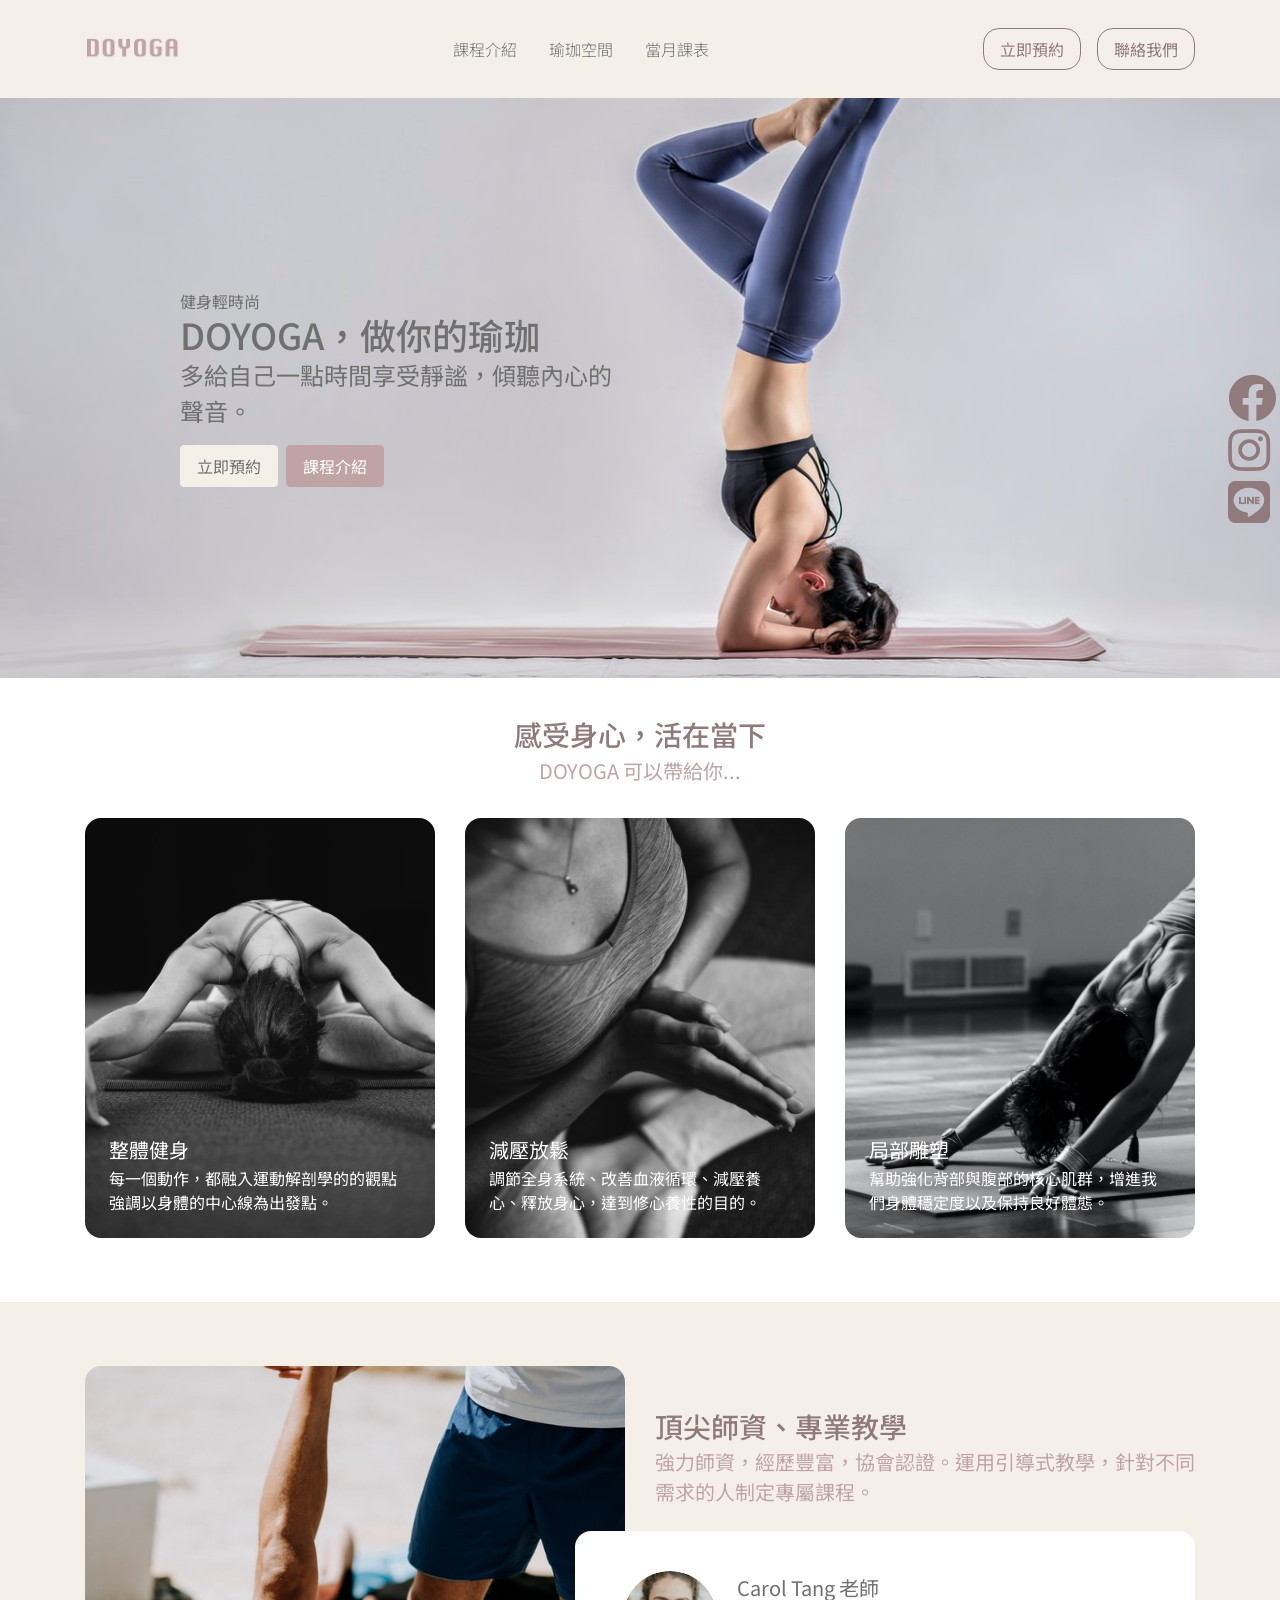
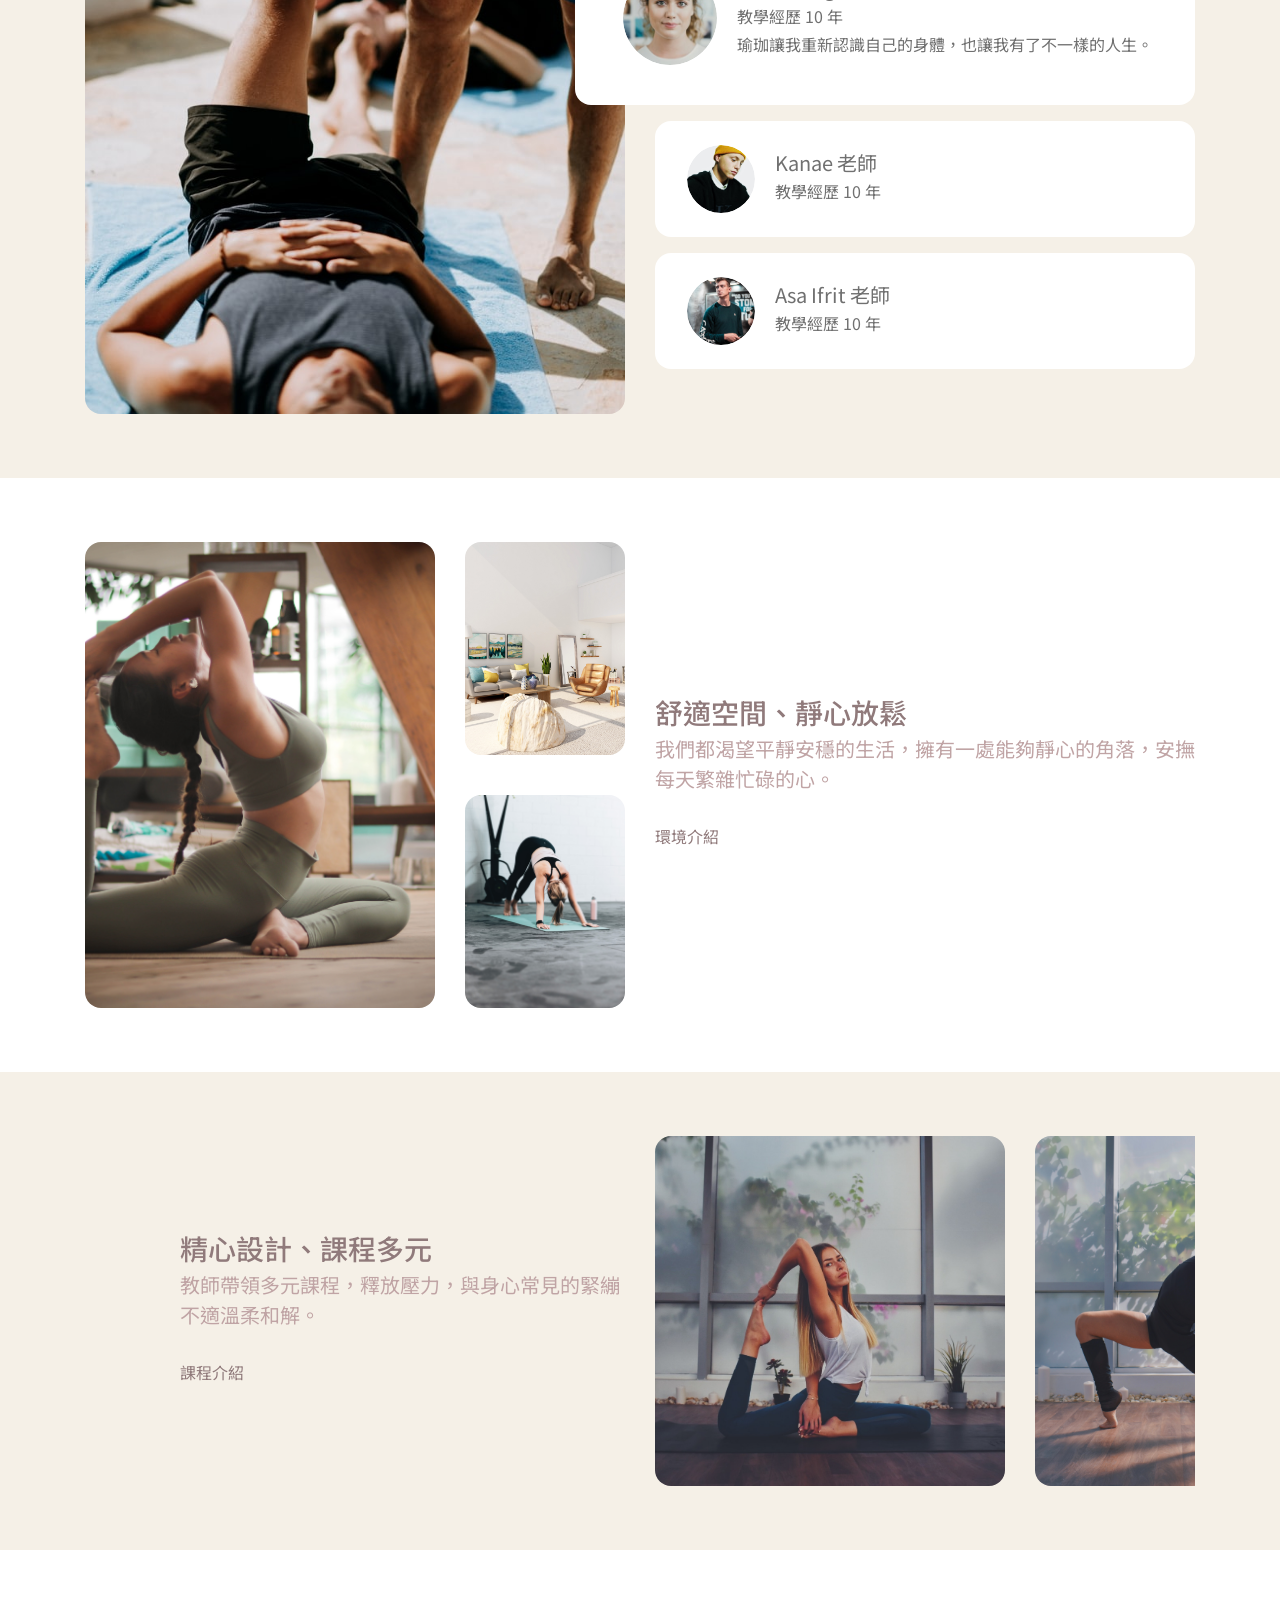
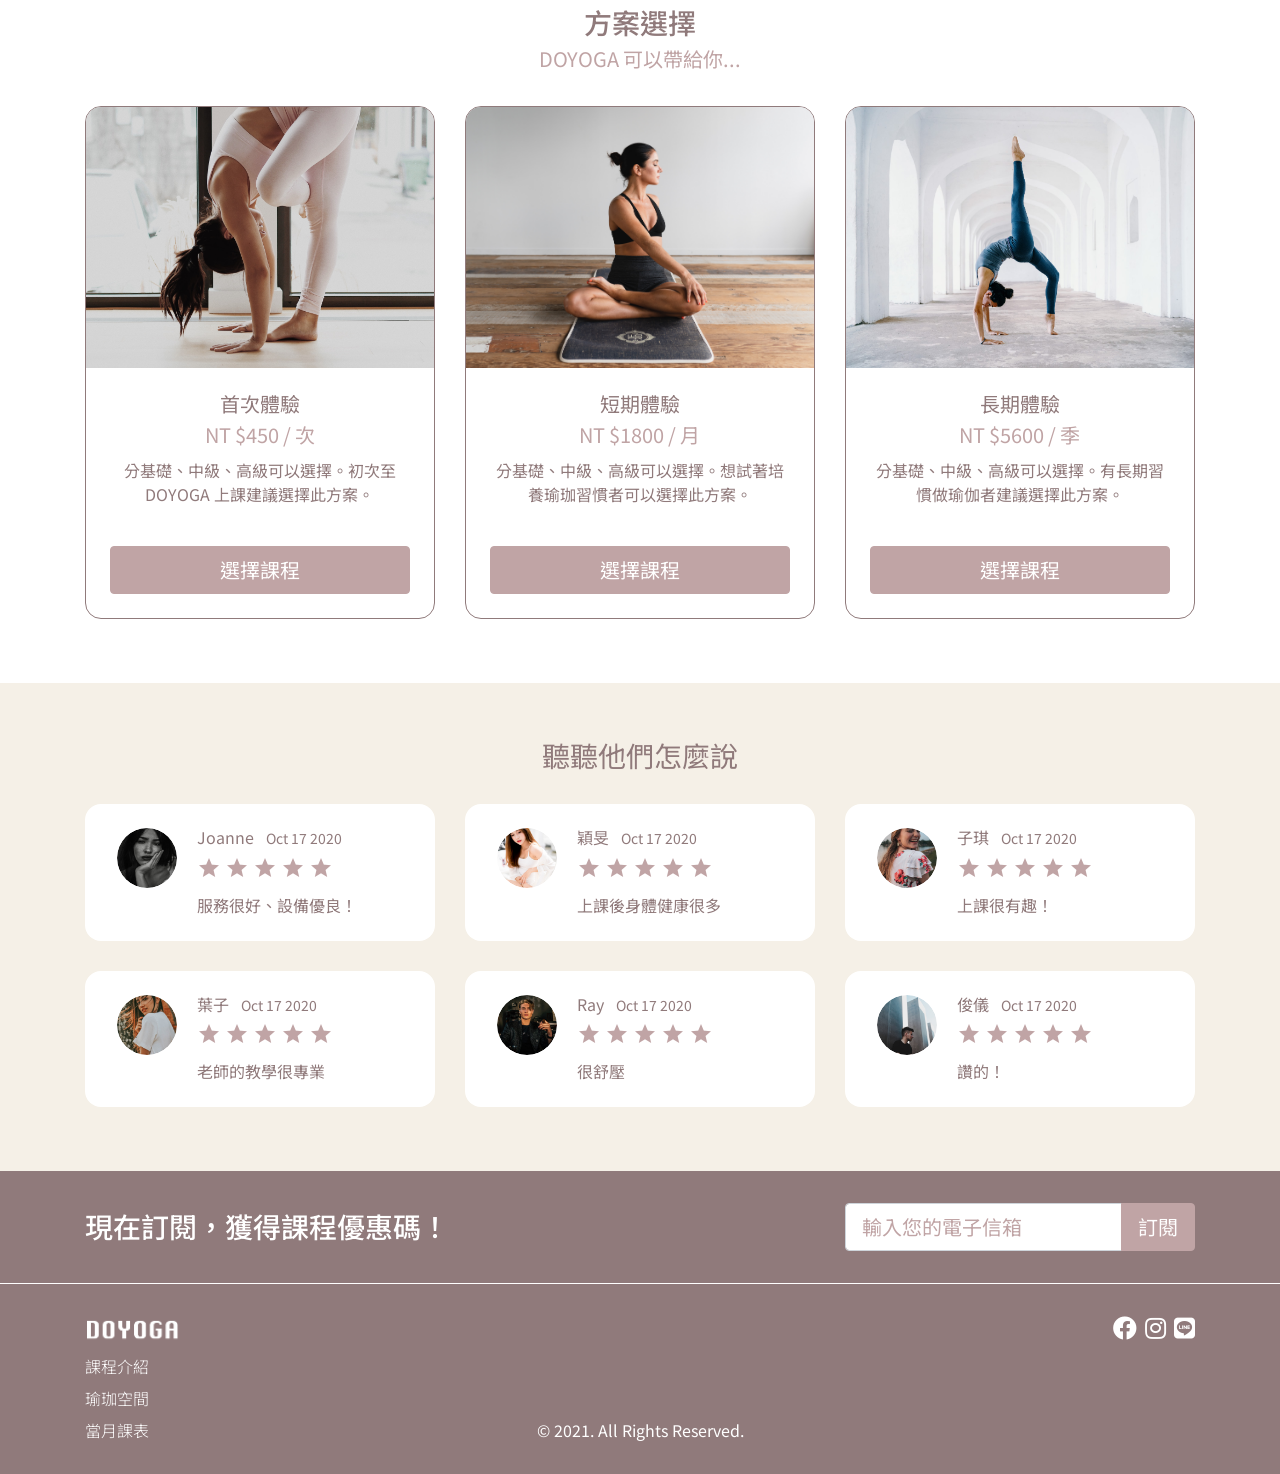
==== index.html @ 37b844f9 "Update 2021-09-05T11:07:54.244Z" ====
<!DOCTYPE html>
<html lang="en">

<head>
  <meta charset="UTF-8">
  <meta name="viewport" content="width=device-width, initial-scale=1.0 maximum-scale=1.0, user-scalable=no">
  <meta http-equiv="X-UA-Compatible" content="ie=edge">
  <title>DOYUGA - 首頁</title>
  <link rel="stylesheet" href="./assets/style/all.min.css">
  <link href="https://fonts.googleapis.com/css2?family=Material+Icons" rel="stylesheet">
  <link rel="stylesheet" href="https://cdnjs.cloudflare.com/ajax/libs/font-awesome/5.15.3/css/all.min.css">
  <link rel="stylesheet" href="https://unpkg.com/swiper/swiper-bundle.min.css" />
</head>

<body>
  
  <header class="navbar navbar-expand-xl bg-secondary py-6 py-md-7 sticky-top">
    <div class="container">
      <a href="/">
        <img src="assets/images/DOYOGA-logo.png" class="h-30p object-fit-cover" alt="logo" />
      </a>
      <button
        class="navbar-toggler p-0"
        type="button"
        data-bs-toggle="collapse"
        data-bs-target="#navbarContent"
        aria-controls="navbarContent"
        aria-expanded="false"
        aria-label="Toggle navigation"
      >
        <span class="material-icons text-primary-dark fs-2">
          menu
        </span>
      </button>
      <div class="collapse navbar-collapse" id="navbarContent">
        <ul class="navbar-nav mx-auto">
          <li class="nav-item">
            <a class="nav-link fw-light" href="javascript:void(0);">
              課程介紹
            </a>
          </li>
          <li class="nav-item">
            <a class="nav-link fw-light" href="javascript:void(0);">
              瑜珈空間
            </a>
          </li>
          <li class="nav-item">
            <a class="nav-link fw-light" href="javascript:void(0);">
              當月課表
            </a>
          </li>
        </ul>
        <form class="d-flex">
          <a class="btn btn-outline-primary-dark rounded-3 me-4" href="javascript:void(0);">
            立即預約
          </a>
          <a class="btn btn-outline-primary-dark rounded-3" href="javascript:void(0);">
            聯絡我們
          </a>
        </form>
      </div>
    </div>
  </header>

  <main>
    
<section class="position-relative">
  <img
    src="assets/images/photo-1612157777902-5382bc6e864b.jpeg"
    class="position-absolute w-100 h-100 object-fit-cover object-position-bottom"
    alt="banner"
  />
  <div class="container position-relative">
    <div class="row h-580p">
      <div class="col-xl-5 col-md-8 offset-xl-1 align-self-center text-gray">
        <p>健身輕時尚</p>
        <h1 class="fw-medium">DOYOGA，做你的瑜珈</h1>
        <p class="fs-4 mb-4">多給自己一點時間享受靜謐，傾聽內心的聲音。</p>
        <div class="d-flex justify-content-start">
          <a href="javascript:void(0);" class="btn btn-secondary me-2 text-gray">立即預約</a>
          <a href="javascript:void(0);" class="btn btn-primary text-white">課程介紹</a>
        </div>
      </div>
    </div>
  </div>
</section>
<section class="pt-8 pb-12 pt-xl-10 pb-xl-16">
  <div class="container">
    <div class="text-center mb-6 mb-md-8">
      <h3 class="fw-medium text-primary-dark mb-1">感受身心，活在當下</h3>
      <p class="fs-5 text-primary">DOYOGA 可以帶給你...</p>
    </div>
    <ul class="list-unstyled row row-cols-1 row-cols-md-3 gy-4">
      <li class="col">
        <div class="position-relative">
          <img
            src="assets/images/photo-1593810450967-f9c42742e326.jpeg"
            alt=""
            class="w-100 object-fit-cover ratio-5x6 rounded-3"
          />
          <div class="position-absolute bottom-0 text-white p-6 p-md-4 p-xl-6">
            <h5 class="mb-1">整體健身</h5>
            <p>每一個動作，都融入運動解剖學的的觀點強調以身體的中心線為出發點。</p>
          </div>
        </div>
      </li>
      <li class="col">
        <div class="position-relative">
          <img
            src="assets/images/photo-1593810451137-5dc55105dace.jpeg"
            alt=""
            class="w-100 object-fit-cover ratio-5x6 rounded-3"
          />
          <div class="position-absolute bottom-0 text-white p-6 p-md-4 p-xl-6">
            <h5 class="mb-1">減壓放鬆</h5>
            <p>調節全身系統、改善血液循環、減壓養心、釋放身心，達到修心養性的目的。</p>
          </div>
        </div>
      </li>
      <li class="col">
        <div class="position-relative">
          <img
            src="assets/images/photo-1599901860904-17e6ed7083a0.jpeg"
            alt=""
            class="w-100 object-fit-cover ratio-5x6 rounded-3"
          />
          <div class="position-absolute bottom-0 text-white p-6 p-md-4 p-xl-6">
            <h5 class="mb-1">局部雕塑</h5>
            <p>幫助強化背部與腹部的核心肌群，增進我們身體穩定度以及保持良好體態。</p>
          </div>
        </div>
      </li>
    </ul>
  </div>
</section>
<section class="bg-secondary pt-8 pb-12 py-xl-16">
  <div class="container">
    <div class="row">
      <div class="col-6 d-none d-xl-block">
        <img
          src="assets/images/photo-1540206276207-3af25c08abc4.jpeg"
          class="w-100 ratio-5x6 object-fit-cover rounded-3"
          alt=""
        />
      </div>
      <div class="col-12 col-xl-6 my-auto text-xl-start text-center">
        <h3 class="fw-medium text-primary-dark mb-1">
          頂尖師資、專業教學
        </h3>
        <p class="fs-5 text-primary mb-6 col-md-8 col-xl-12 offset-md-2 offset-xl-0">
          強力師資，經歷豐富，協會認證。運用引導式教學，針對不同需求的人制定專屬課程。
        </p>
        <ul class="list-unstyled row row-cols-1 gy-4 justify-content-end">
          <li class="col-12 col-md-11 col-xl-12 text-start">
            <div
              class="
              bg-white
              rounded-3
              d-flex
              align-items-center
              p-4
              py-md-10
              ps-md-12
              pe-md-0
              ms-xl-n20"
            >
              <img
                src="assets/images/teacher-1.png"
                class="w-48p w-md-94p ratio-1 object-fit-cover rounded-circle me-4 me-md-5"
                alt=""
              />
              <div class="text-gray">
                <h5 class="mb-1">Carol Tang 老師</h5>
                <p class="mb-1">教學經歷 10 年</p>
                <p class="mb-1">瑜珈讓我重新認識自己的身體，也讓我有了不一樣的人生。</p>
              </div>
            </div>
          </li>
          <li class="col-12 col-md-10 col-xl-12">
            <div class="bg-white rounded-3 d-flex align-items-center p-4 py-md-6 ps-md-8 pe-md-0">
              <img
                src="assets/images/teacher-2.png"
                class="w-48p w-md-68p ratio-1 object-fit-cover rounded-circle me-4 me-md-5"
                alt=""
              />
              <div class="text-gray">
                <h5 class="mb-1">Kanae 老師</h5>
                <p class="mb-1">教學經歷 10 年</p>
              </div>
            </div>
          </li>
          <li class="col-12 col-md-10 col-xl-12">
            <div class="bg-white rounded-3 d-flex align-items-center p-4 py-md-6 ps-md-8 pe-md-0">
              <img
                src="assets/images/teacher-3.png"
                class="w-48p w-md-68p ratio-1 object-fit-cover rounded-circle me-4 me-md-5"
                alt=""
              />
              <div class="text-gray">
                <h5 class="mb-1">Asa Ifrit 老師</h5>
                <p class="mb-1">教學經歷 10 年</p>
              </div>
            </div>
          </li>
        </ul>
      </div>
    </div>
  </div>
</section>
<section class="py-12 py-md-14 py-xl-16">
  <div class="container">
    <div class="row gy-4">
      <div class="col-6 col-md-4 order-2 order-md-1">
        <img
          src="assets/images/carl-barcelo-nqUHQkuVj3c-unsplash.jpg"
          class="w-100 ratio-3x4 object-fit-cover rounded-3"
          alt=""
        />
      </div>
      <div class="col-6 col-md-2 d-flex flex-column justify-content-between order-3 order-md-2">
        <div>
          <img
            src="assets/images/white-round-table-near-brown-wooden-chair.jpg"
            class="w-100 ratio-3x4 object-fit-cover rounded-3 mb-auto"
            alt=""
          />
        </div>
        <div class="d-none d-md-block">
          <img
            src="assets/images/woman-in-black-sports-bra-and-blue-denim-jeans-doing-yoga.jpg"
            class="w-100 ratio-3x4 object-fit-cover rounded-3"
            alt=""
          />
        </div>
      </div>
      <div class="col-12 col-md-6 d-flex flex-column justify-content-center order-1 order-md-3">
        <h3 class="fw-medium text-primary-dark mb-1">
          舒適空間、靜心放鬆
        </h3>
        <p class="fs-5 text-primary mb-4 mb-xl-6">
          我們都渴望平靜安穩的生活，擁有一處能夠靜心的角落，安撫每天繁雜忙碌的心。
        </p>
        <div>
          <a class="link-primary-dark d-flex align-items-center" href="javascript:void(0);">
            環境介紹 <span class="material-icons lh-inherit ms-2">arrow_right_alt</span>
          </a>
        </div>
      </div>
    </div>
  </div>
</section>
<section class="bg-secondary py-12 py-md-14 py-xl-16">
  <div class="container">
    <div class="row gy-4">
      <div class="col-12 col-md-6 col-xl-5 offset-xl-1 d-flex flex-column justify-content-center">
        <h3 class="fw-medium text-primary-dark mb-1">
          精心設計、課程多元
        </h3>
        <p class="fs-5 text-primary mb-4 mb-xl-6">
          教師帶領多元課程，釋放壓力，與身心常見的緊繃不適溫柔和解。
        </p>
        <div>
          <a class="link-primary-dark d-flex align-items-center" href="javascript:void(0);">
            課程介紹 <span class="material-icons lh-inherit ms-2">arrow_right_alt</span>
          </a>
        </div>
      </div>
      <div class="col-12 col-md-6 d-xl-none">
        <ul class="list-unstyled row gy-4 gy-md-6 gx-15p gx-md-30p">
          <li class="col-6">
            <img
              src="assets/images/course-1.jpg"
              class="w-100 ratio-1x1 object-fit-cover rounded-3"
              alt=""
            />
          </li>
          <li class="col-6">
            <img
              src="assets/images/course-2.jpg"
              class="w-100 ratio-1x1 object-fit-cover rounded-3"
              alt=""
            />
          </li>
          <li class="col-6">
            <img
              src="assets/images/course-3.jpg"
              class="w-100 ratio-1x1 object-fit-cover rounded-3"
              alt=""
            />
          </li>
          <li class="col-6">
            <img
              src="assets/images/plan-1.jpg"
              class="w-100 ratio-1x1 object-fit-cover rounded-3"
              alt=""
            />
          </li>
        </ul>
      </div>
      <div class="col-6 d-none d-xl-block">
        <div class="swiper courseSwiper">
          <div class="swiper-wrapper">
            <div class="swiper-slide">
              <img
                src="assets/images/course-1.jpg"
                class="w-100 ratio-1x1 object-fit-cover rounded-3"
                alt=""
              />
            </div>
            <div class="swiper-slide">
              <img
                src="assets/images/course-2.jpg"
                class="w-100 ratio-1x1 object-fit-cover rounded-3"
                alt=""
              />
            </div>
            <div class="swiper-slide">
              <img
                src="assets/images/course-3.jpg"
                class="w-100 ratio-1x1 object-fit-cover rounded-3"
                alt=""
              />
            </div>
            <div class="swiper-slide">
              <img
                src="assets/images/plan-1.jpg"
                class="w-100 ratio-1x1 object-fit-cover rounded-3"
                alt=""
              />
            </div>
          </div>
        </div>
      </div>
    </div>
  </div>
</section>
<section class="pt-8 pb-12 pt-md-10 pt-md-14 pb-xl-16">
  <div class="container">
    <div class="text-center">
      <h3 class="fw-medium text-primary-dark mb-1">方案選擇</h3>
      <p class="fs-5 text-primary mb-6 mb-xl-8">DOYOGA 可以帶給你...</p>
    </div>
    <ul class="list-unstyled row row-cols-1 row-cols-xl-3 gy-6">
      <li class="col">
        <div class="card border-primary-dark overflow-hidden">
          <div class="row g-0">
            <div class="col-md-6 col-xl-12">
              <img
                src="assets/images/plan-1.jpg"
                class="ratio-4x3 object-fit-cover"
                alt=""
              />
            </div>
            <div class="card-body p-6 text-center col-md-6 col-xl-12">
              <h5 class="text-primary-dark mb-1">首次體驗</h5>
              <p class="fs-5 text-primary mb-2">NT $450 / 次</p>
              <p class="text-primary-dark mb-10 mb-md-6 mb-xl-10">
                分基礎、中級、高級可以選擇。初次至 DOYOGA 上課建議選擇此方案。
              </p>
              <a href="javascript:void(0);" class="btn btn-primary fs-5 py-2 w-100 text-white">
                選擇課程
              </a>
            </div>
          </div>
        </div>
      </li>
      <li class="col">
        <div class="card border-primary-dark overflow-hidden">
          <div class="row g-0">
            <div class="col-md-6 col-xl-12">
              <img
                src="assets/images/plan-2.jpg"
                class="ratio-4x3 object-fit-cover"
                alt=""
              />
            </div>
            <div class="card-body p-6 text-center col-md-6 col-xl-12">
              <h5 class="text-primary-dark mb-1">短期體驗</h5>
              <p class="fs-5 text-primary mb-2">NT $1800 / 月</p>
              <p class="text-primary-dark mb-10 mb-md-6 mb-xl-10">
                分基礎、中級、高級可以選擇。想試著培養瑜珈習慣者可以選擇此方案。
              </p>
              <a href="javascript:void(0);" class="btn btn-primary fs-5 py-2 w-100 text-white">
                選擇課程
              </a>
            </div>
          </div>
        </div>
      </li>
      <li class="col">
        <div class="card border-primary-dark overflow-hidden">
          <div class="row g-0">
            <div class="col-md-6 col-xl-12">
              <img
                src="assets/images/plan-3.jpg"
                class="ratio-4x3 object-fit-cover"
                alt=""
              />
            </div>
            <div class="card-body p-6 text-center col-md-6 col-xl-12">
              <h5 class="text-primary-dark mb-1">長期體驗</h5>
              <p class="fs-5 text-primary mb-2">NT $5600 / 季</p>
              <p class="text-primary-dark mb-10 mb-md-6 mb-xl-10">
                分基礎、中級、高級可以選擇。有長期習慣做瑜伽者建議選擇此方案。
              </p>
              <a href="javascript:void(0);" class="btn btn-primary fs-5 py-2 w-100 text-white">
                選擇課程
              </a>
            </div>
          </div>
        </div>
      </li>
    </ul>
  </div>
</section>
<section class="bg-secondary pt-8 pb-12 pt-md-10 pt-md-14 pb-xl-16">
  <div class="container">
    <div class="text-center mb-8">
      <h3 class="text-primary-dark">聽聽他們怎麼說</h3>
    </div>
    <div class="swiper commentSwiper">
      <div class="swiper-wrapper">
        <div class="swiper-slide">
          <div class="bg-white rounded-3 p-4 px-md-8 py-md-6">
            <div class="d-flex align-items center gap-5">
              <div class="col-2 col-md-auto">
                <img src="assets/images/user-1.png" alt="" class="img-fluid rounded-circle">
              </div>
              <div>
                <h6 class="mb-2 text-primary-dark">
                  Joanne <span class="small ms-2">Oct 17 2020</span>
                </h6>
                <div class="text-primary mb-2">
                  <span class="material-icons">star</span>
                  <span class="material-icons">star</span>
                  <span class="material-icons">star</span>
                  <span class="material-icons">star</span>
                  <span class="material-icons">star</span>
                </div>
                <p class="text-primary-dark">服務很好、設備優良！</p>
              </div>
            </div>
          </div>
        </div>
        <div class="swiper-slide">
          <div class="bg-white rounded-3 p-4 px-md-8 py-md-6">
            <div class="d-flex align-items center gap-5">
              <div class="col-2 col-md-auto">
                <img src="assets/images/user-2.png" alt="" class="img-fluid rounded-circle">
              </div>
              <div>
                <h6 class="mb-2 text-primary-dark">
                  穎旻 <span class="small ms-2">Oct 17 2020</span>
                </h6>
                <div class="text-primary mb-2">
                  <span class="material-icons">star</span>
                  <span class="material-icons">star</span>
                  <span class="material-icons">star</span>
                  <span class="material-icons">star</span>
                  <span class="material-icons">star</span>
                </div>
                <p class="text-primary-dark">上課後身體健康很多</p>
              </div>
            </div>
          </div>
        </div>
        <div class="swiper-slide">
          <div class="bg-white rounded-3 p-4 px-md-8 py-md-6">
            <div class="d-flex align-items center gap-5">
              <div class="col-2 col-md-auto">
                <img src="assets/images/user-3.png" alt="" class="img-fluid rounded-circle">
              </div>
              <div>
                <h6 class="mb-2 text-primary-dark">
                  子琪 <span class="small ms-2">Oct 17 2020</span>
                </h6>
                <div class="text-primary mb-2">
                  <span class="material-icons">star</span>
                  <span class="material-icons">star</span>
                  <span class="material-icons">star</span>
                  <span class="material-icons">star</span>
                  <span class="material-icons">star</span>
                </div>
                <p class="text-primary-dark">上課很有趣！</p>
              </div>
            </div>
          </div>
        </div>
        <div class="swiper-slide">
          <div class="bg-white rounded-3 p-4 px-md-8 py-md-6">
            <div class="d-flex align-items center gap-5">
              <div class="col-2 col-md-auto">
                <img src="assets/images/user-4.png" alt="" class="img-fluid rounded-circle">
              </div>
              <div>
                <h6 class="mb-2 text-primary-dark">
                  葉子 <span class="small ms-2">Oct 17 2020</span>
                </h6>
                <div class="text-primary mb-2">
                  <span class="material-icons">star</span>
                  <span class="material-icons">star</span>
                  <span class="material-icons">star</span>
                  <span class="material-icons">star</span>
                  <span class="material-icons">star</span>
                </div>
                <p class="text-primary-dark">老師的教學很專業</p>
              </div>
            </div>
          </div>
        </div>
        <div class="swiper-slide">
          <div class="bg-white rounded-3 p-4 px-md-8 py-md-6">
            <div class="d-flex align-items center gap-5">
              <div class="col-2 col-md-auto">
                <img src="assets/images/user-5.png" alt="" class="img-fluid rounded-circle">
              </div>
              <div>
                <h6 class="mb-2 text-primary-dark">
                  Ray <span class="small ms-2">Oct 17 2020</span>
                </h6>
                <div class="text-primary mb-2">
                  <span class="material-icons">star</span>
                  <span class="material-icons">star</span>
                  <span class="material-icons">star</span>
                  <span class="material-icons">star</span>
                  <span class="material-icons">star</span>
                </div>
                <p class="text-primary-dark">很舒壓</p>
              </div>
            </div>
          </div>
        </div>
        <div class="swiper-slide">
          <div class="bg-white rounded-3 p-4 px-md-8 py-md-6">
            <div class="d-flex align-items center gap-5">
              <div class="col-2 col-md-auto">
                <img src="assets/images/user-6.png" alt="" class="img-fluid rounded-circle">
              </div>
              <div>
                <h6 class="mb-2 text-primary-dark">
                  俊儀 <span class="small ms-2">Oct 17 2020</span>
                </h6>
                <div class="text-primary mb-2">
                  <span class="material-icons">star</span>
                  <span class="material-icons">star</span>
                  <span class="material-icons">star</span>
                  <span class="material-icons">star</span>
                  <span class="material-icons">star</span>
                </div>
                <p class="text-primary-dark">讚的！</p>
              </div>
            </div>
          </div>
        </div>
      </div>
      <div class="d-flex justify-content-between d-md-none">
        <div class="swiper-button-prev"><span class="material-icons fs-2">west</span></div>
        <div class="swiper-button-next"><span class="material-icons fs-2">east</span></div>
      </div>
    </div>
  </div>
</section>
  </main>
  
  
  <footer class="bg-primary-dark text-white">
    <section class="border-bottom border-white py-8">
      <div class="container">
        <div class="row">
          <div class="col-12 col-xl-6 mb-2 mb-xl-0 d-flex align-items-center">
            <h4 class="fw-medium fs-md-3">現在訂閱，獲得課程優惠碼！</h4>
          </div>
          <div class="col-12 col-md-6 col-xl-4 offset-xl-2">
            <div class="input-group">
              <input type="text" class="form-control fs-5" placeholder="輸入您的電子信箱" />
              <button class="btn btn-primary text-white fs-5" type="button">訂閱</button>
            </div>
          </div>
        </div>
      </div>
    </section>
    <section class="py-8">
      <div class="container position-relative">
        <div class="d-flex justify-content-between">
          <ul class="list-unstyled">
            <li class="mb-2">
              <img src="assets/images/DOYOGA.png" class="h-30p object-fit-cover" alt="logo" />
            </li>
            <li class="mb-2">
              <a class="text-white fw-light" href="javascript:void(0);">課程介紹</a>
            </li>
            <li class="mb-2">
              <a class="text-white fw-light" href="javascript:void(0);">瑜珈空間</a>
            </li>
            <li>
              <a class="text-white fw-light" href="javascript:void(0);">當月課表</a>
            </li>
          </ul>
          <ul class="list-unstyled d-flex">
            <li class="me-2">
              <a href="javascript:void(0);" class="text-white">
                <i class="fab fa-facebook fs-4"></i>
              </a>
            </li>
            <li class="me-2">
              <a href="javascript:void(0);" class="text-white">
                <i class="fab fa-instagram fs-4"></i>
              </a>
            </li>
            <li>
              <a href="javascript:void(0);" class="text-white">
                <i class="fab fa-line fs-4"></i>
              </a>
            </li>
          </ul>
        </div>
        <p class="mb-0 position-md-absolute bottom-0 start-50 translate-middle-md-x mt-2">
          © 2021. All Rights Reserved.
        </p>
      </div>
    </section>
  </footer>
  <nav class="position-fixed top-50 end-0 translate-middle-y me-1 d-none d-xl-block">
    <ul class="list-unstyled mb-0">
      <li class="mb-1"><a href="javascript:void(0);"><i class="fab fa-facebook text-primary-dark fs-lg"></i></a></li>
      <li class="mb-1"><a href="javascript:void(0);"><i class="fab fa-instagram text-primary-dark fs-lg"></i></li>
      <li><a href="javascript:void(0);"><i class="fab fa-line text-primary-dark fs-lg"></i></a></li>
    </ul>
  </nav>

  <script src="./assets/js/vendors.js"></script>
  <script src="./assets/js/all.js"></script>
  <script src="https://unpkg.com/swiper/swiper-bundle.min.js"></script>
</body>

</html>
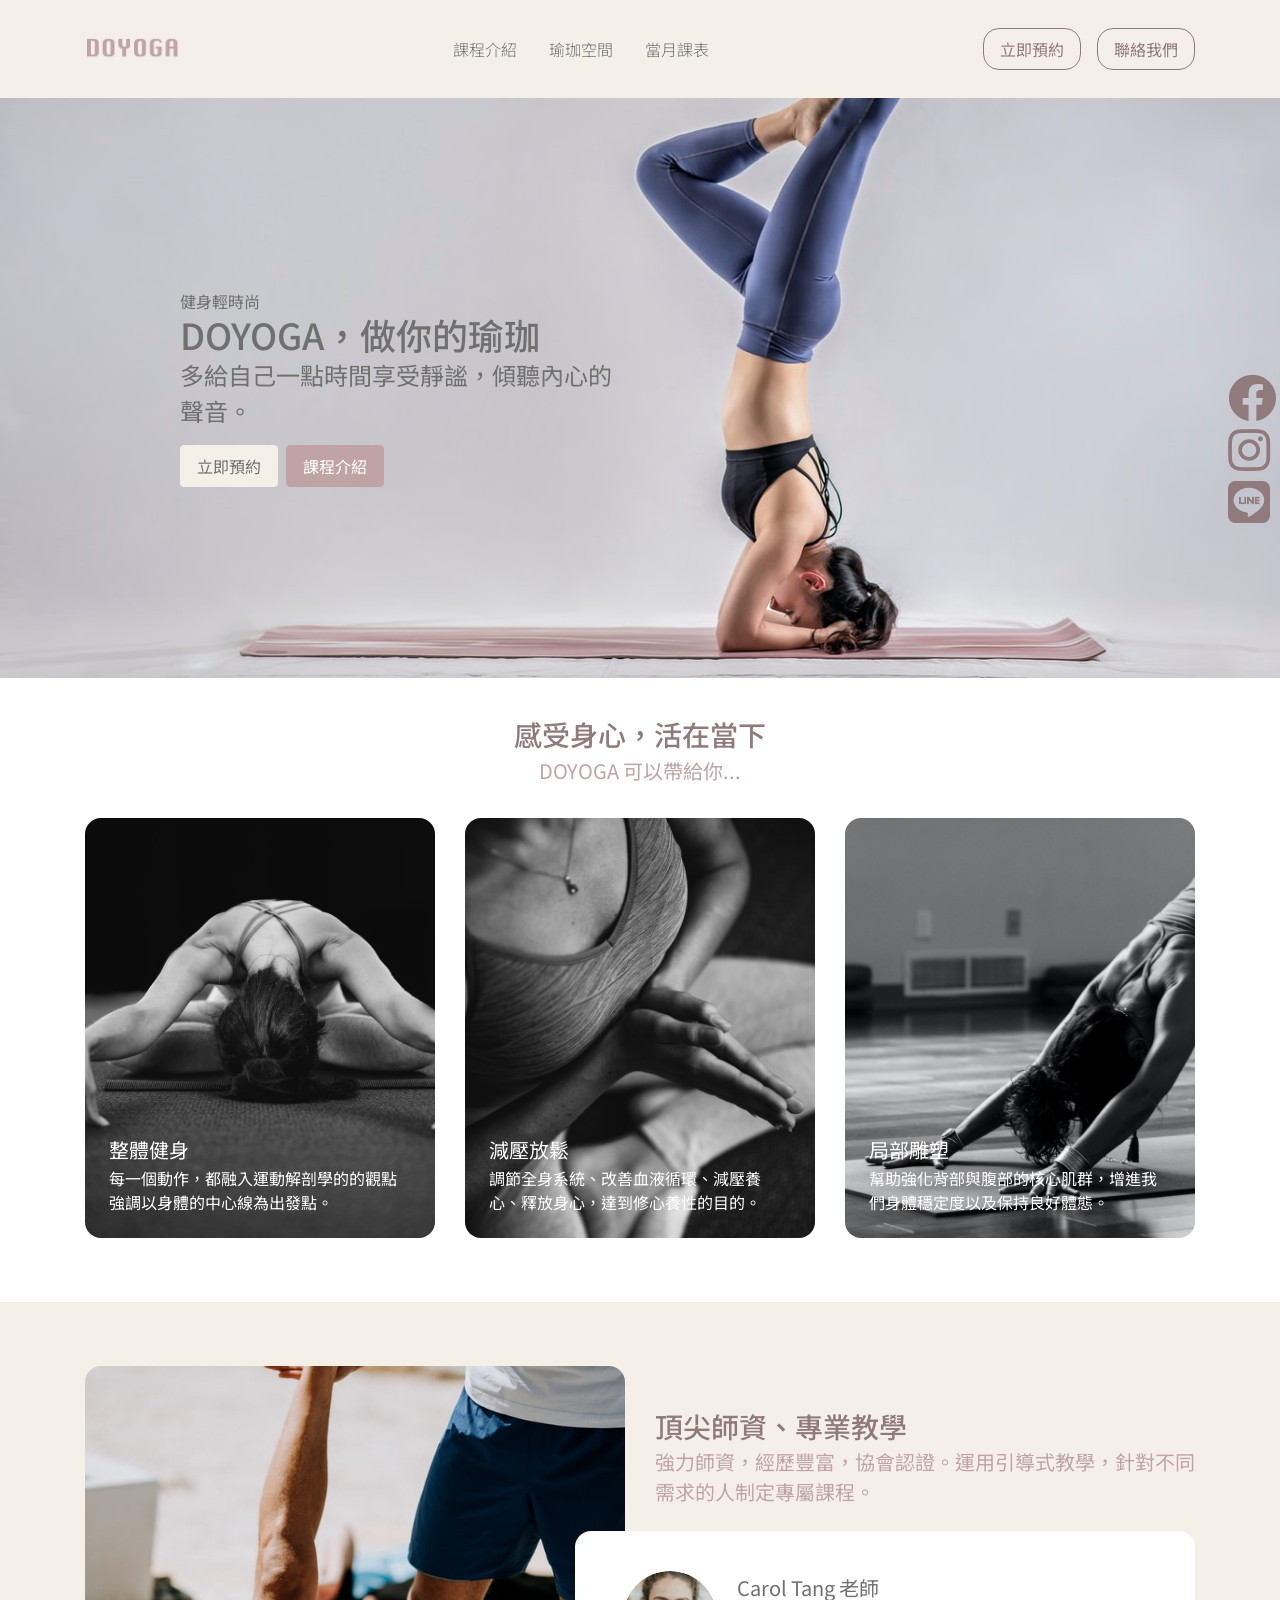
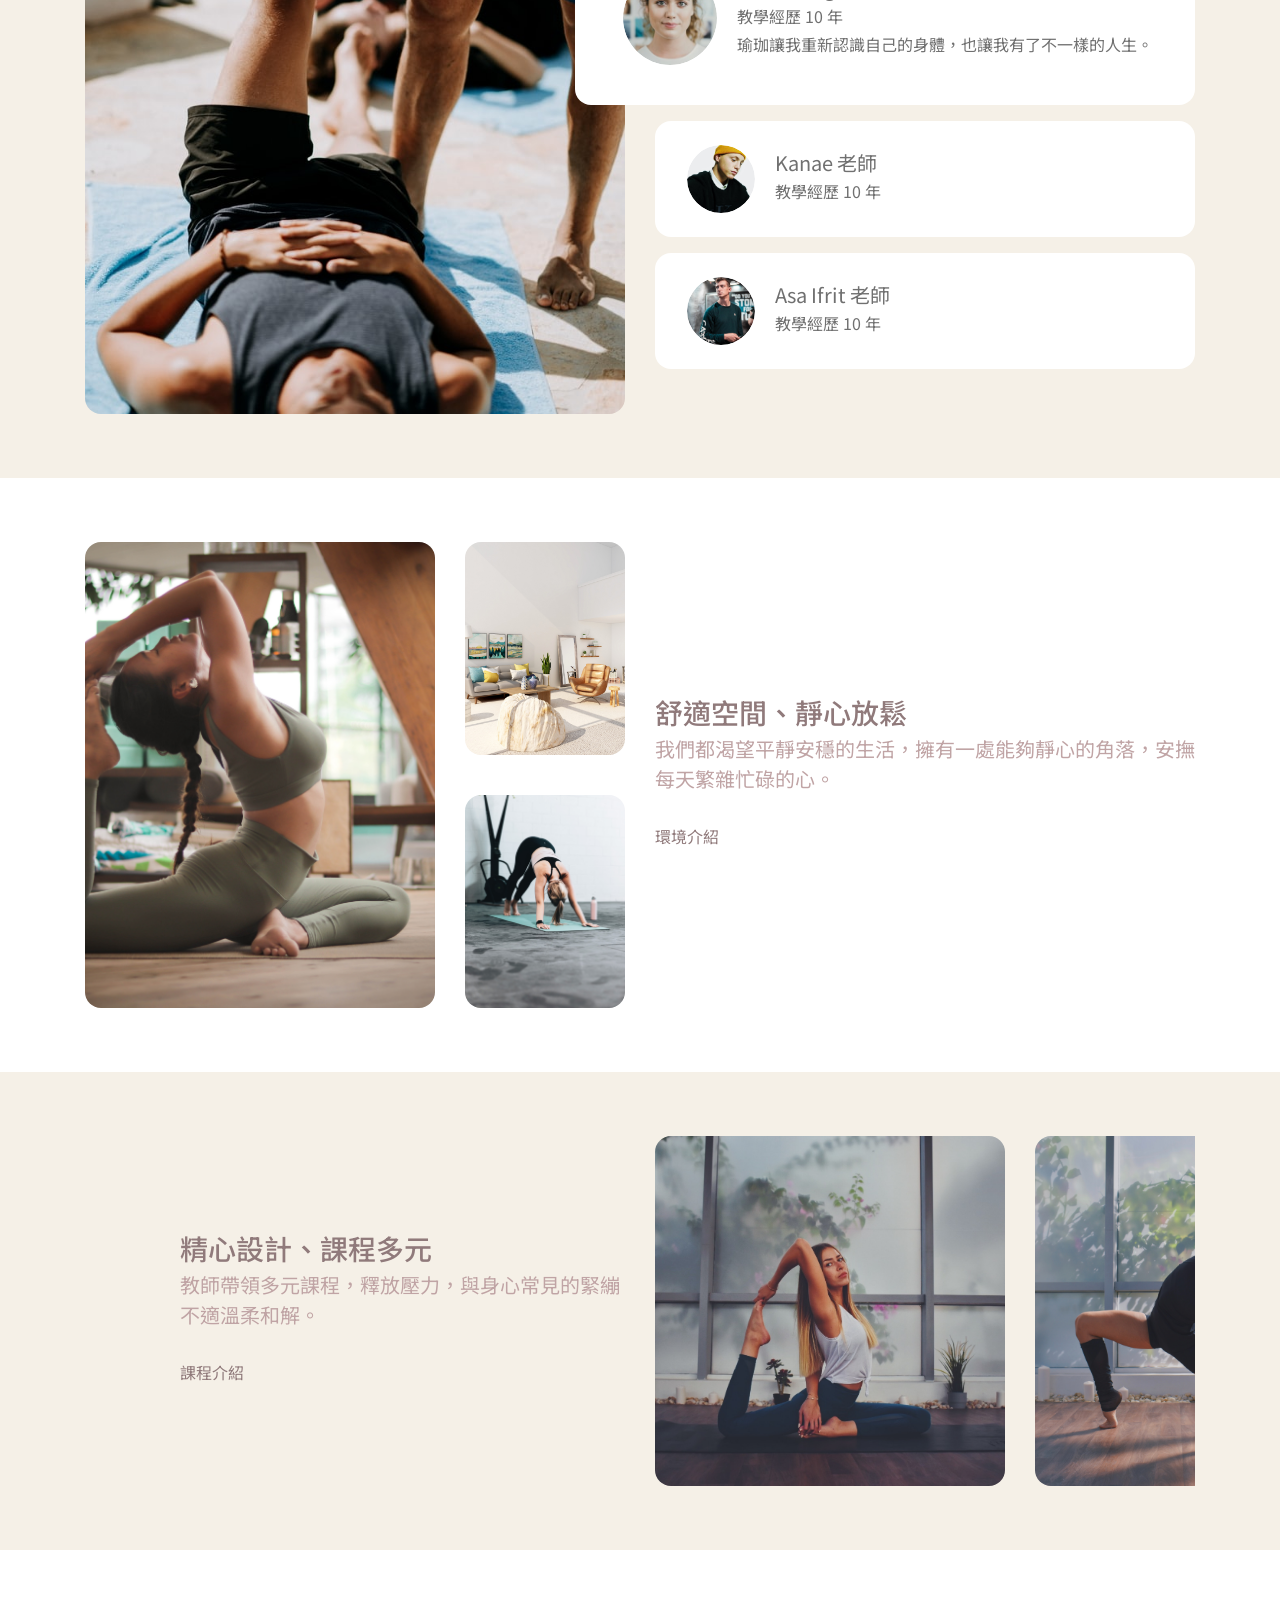
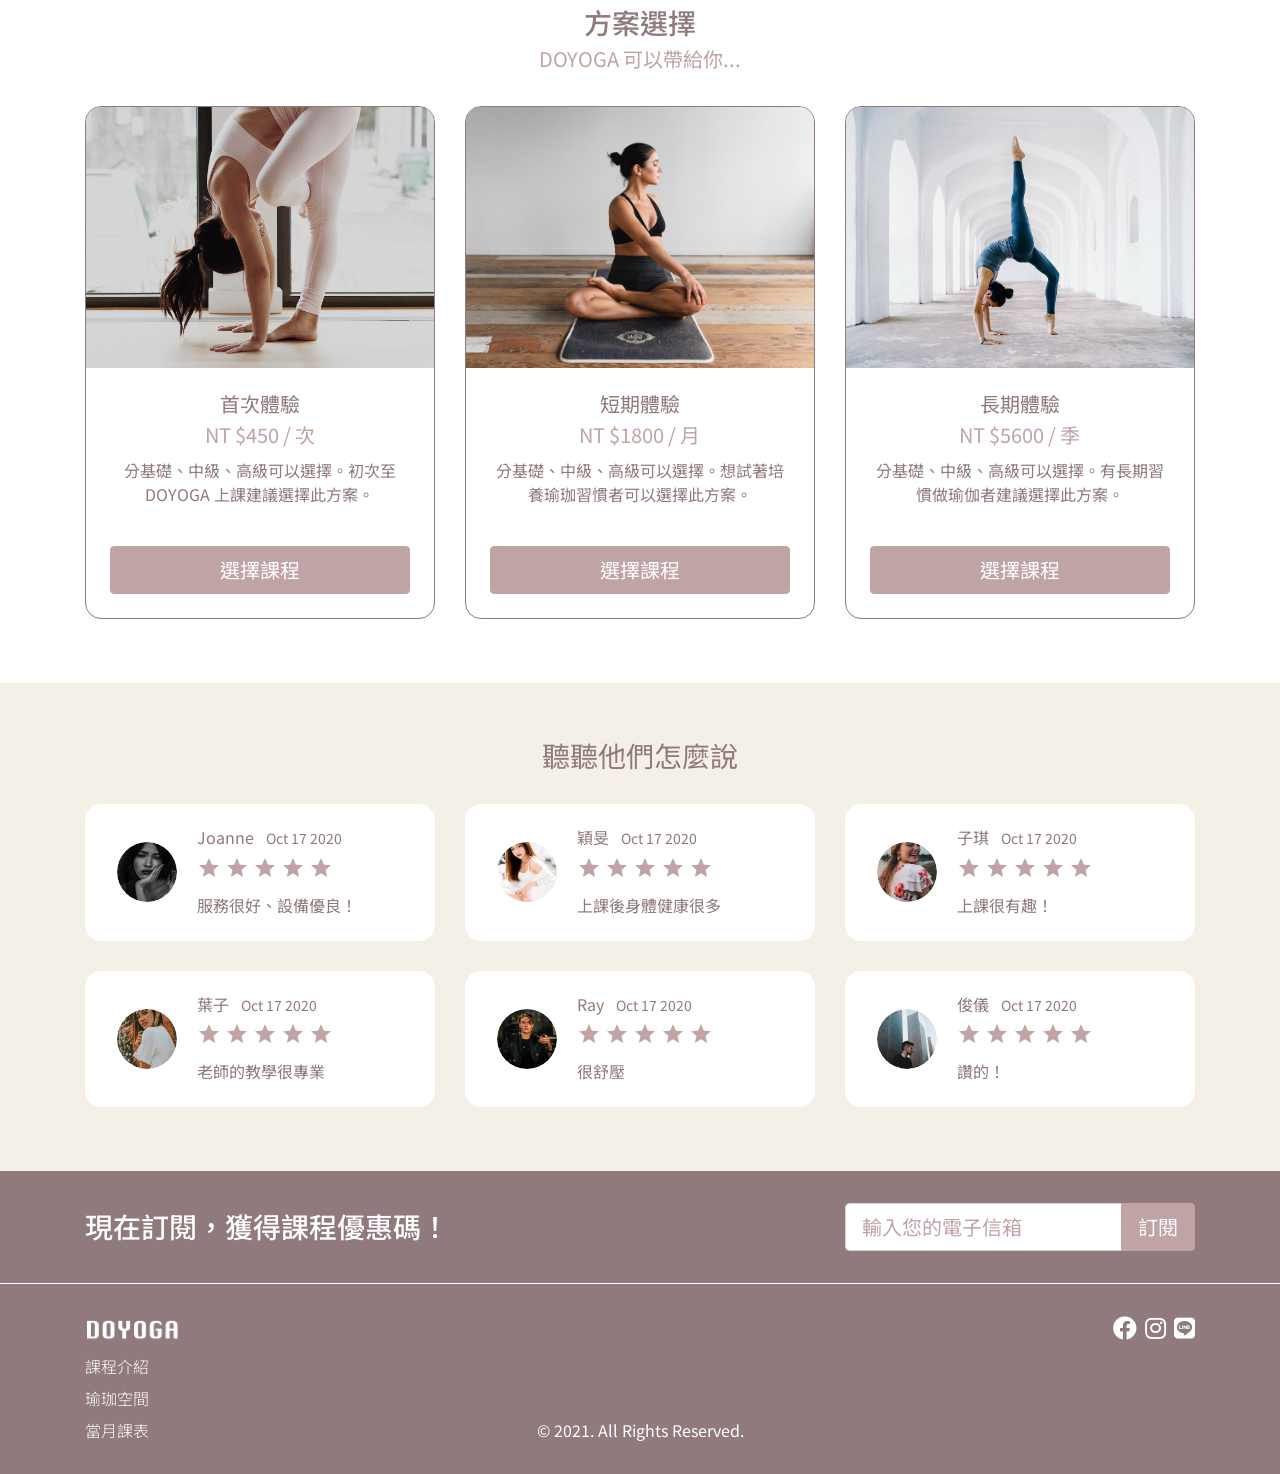
==== commit f7e8dad1: "Update 2021-09-05T11:15:03.980Z" ====
--- a/index.html
+++ b/index.html
@@ -422,9 +422,9 @@
       <div class="swiper-wrapper">
         <div class="swiper-slide">
           <div class="bg-white rounded-3 p-4 px-md-8 py-md-6">
-            <div class="d-flex align-items center gap-5">
+            <div class="d-flex align-items-center gap-5">
               <div class="col-2 col-md-auto">
-                <img src="assets/images/user-1.png" alt="" class="img-fluid rounded-circle">
+                <img src="assets/images/user-1.png" alt="" class="w-100 object-fit-cover ratio-1x1 rounded-circle">
               </div>
               <div>
                 <h6 class="mb-2 text-primary-dark">
@@ -444,9 +444,9 @@
         </div>
         <div class="swiper-slide">
           <div class="bg-white rounded-3 p-4 px-md-8 py-md-6">
-            <div class="d-flex align-items center gap-5">
+            <div class="d-flex align-items-center gap-5">
               <div class="col-2 col-md-auto">
-                <img src="assets/images/user-2.png" alt="" class="img-fluid rounded-circle">
+                <img src="assets/images/user-2.png" alt="" class="w-100 object-fit-cover ratio-1x1 rounded-circle">
               </div>
               <div>
                 <h6 class="mb-2 text-primary-dark">
@@ -466,9 +466,9 @@
         </div>
         <div class="swiper-slide">
           <div class="bg-white rounded-3 p-4 px-md-8 py-md-6">
-            <div class="d-flex align-items center gap-5">
+            <div class="d-flex align-items-center gap-5">
               <div class="col-2 col-md-auto">
-                <img src="assets/images/user-3.png" alt="" class="img-fluid rounded-circle">
+                <img src="assets/images/user-3.png" alt="" class="w-100 object-fit-cover ratio-1x1 rounded-circle">
               </div>
               <div>
                 <h6 class="mb-2 text-primary-dark">
@@ -488,9 +488,9 @@
         </div>
         <div class="swiper-slide">
           <div class="bg-white rounded-3 p-4 px-md-8 py-md-6">
-            <div class="d-flex align-items center gap-5">
+            <div class="d-flex align-items-center gap-5">
               <div class="col-2 col-md-auto">
-                <img src="assets/images/user-4.png" alt="" class="img-fluid rounded-circle">
+                <img src="assets/images/user-4.png" alt="" class="w-100 object-fit-cover ratio-1x1 rounded-circle">
               </div>
               <div>
                 <h6 class="mb-2 text-primary-dark">
@@ -510,9 +510,9 @@
         </div>
         <div class="swiper-slide">
           <div class="bg-white rounded-3 p-4 px-md-8 py-md-6">
-            <div class="d-flex align-items center gap-5">
+            <div class="d-flex align-items-center gap-5">
               <div class="col-2 col-md-auto">
-                <img src="assets/images/user-5.png" alt="" class="img-fluid rounded-circle">
+                <img src="assets/images/user-5.png" alt="" class="w-100 object-fit-cover ratio-1x1 rounded-circle">
               </div>
               <div>
                 <h6 class="mb-2 text-primary-dark">
@@ -532,9 +532,9 @@
         </div>
         <div class="swiper-slide">
           <div class="bg-white rounded-3 p-4 px-md-8 py-md-6">
-            <div class="d-flex align-items center gap-5">
+            <div class="d-flex align-items-center gap-5">
               <div class="col-2 col-md-auto">
-                <img src="assets/images/user-6.png" alt="" class="img-fluid rounded-circle">
+                <img src="assets/images/user-6.png" alt="" class="w-100 object-fit-cover ratio-1x1 rounded-circle">
               </div>
               <div>
                 <h6 class="mb-2 text-primary-dark">
